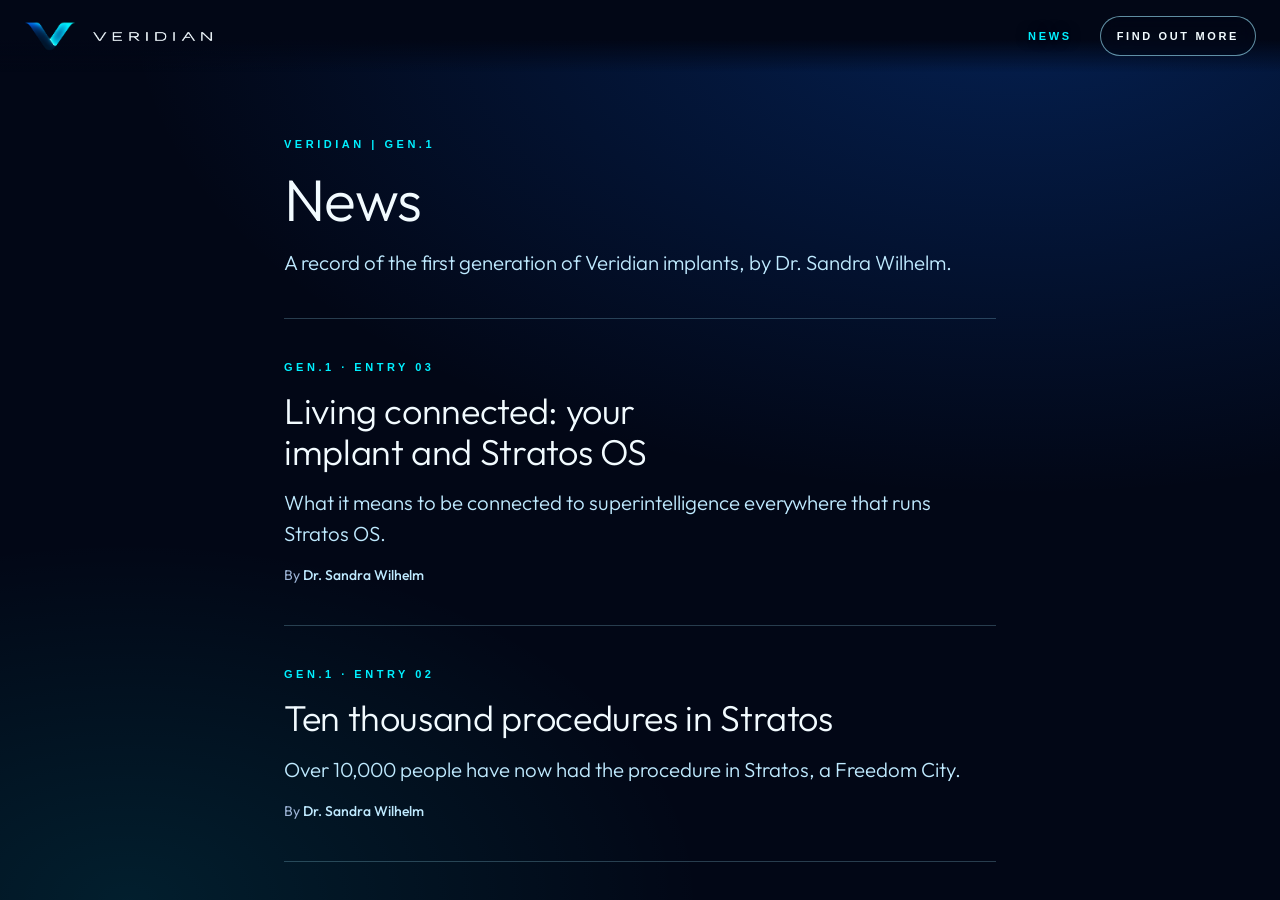
==== news.html @ f336357b "Add news feed and top nav link" ====
<!doctype html>
<html lang="en">
<head>
<meta charset="utf-8">
<meta name="viewport" content="width=device-width, initial-scale=1">
<title>News — Veridian</title>
<meta name="description" content="News from Veridian | Gen.1, by Dr. Sandra Wilhelm.">
<meta name="theme-color" content="#020716">
<link rel="icon" href="assets/veridian-mark.png">
<link rel="preconnect" href="https://fonts.googleapis.com"><link rel="preconnect" href="https://fonts.gstatic.com" crossorigin><link href="https://fonts.googleapis.com/css2?family=Outfit:wght@200;300;400;500&amp;family=Syncopate:wght@400;700&amp;display=swap" rel="stylesheet">
<link rel="stylesheet" href="veridian.css">
</head>
<body>
<div class="v-site v-page">
  <header class="v-header">
    <a class="v-brand is-on" href="index.html" aria-label="Veridian home">
      <img src="assets/veridian-mark.png" alt="">
      <img src="assets/veridian-wordmark-reversed.png" alt="Veridian">
    </a>
    <nav class="v-nav" aria-label="Main">
      <a class="v-navlink" href="news.html" aria-current="page">News</a>
      <a class="v-btn v-btn--ghost" href="index.html#find-out-more">Find out more</a>
    </nav>
  </header>
  <main class="v-main" id="news" tabindex="-1" style="outline:none">
    <p class="v-lead">Loading news…</p>
  </main>
</div>
<script src="news.js"></script>
</body>
</html>
---- veridian.css ----
/* Veridian — tokens (mirrors the design system's tokens.json) */
:root {
  --void: #020716; --navy: #061a40; --panel: rgba(4, 14, 40, 0.84); --royal: #0a5fe6; --cyan: #00f0ff;
  --ice: #bfeaff; --ink: #f2fbff; --muted: #9db4d6; --on-cyan: #021226; --spark: #ffa040; --danger: #ff9a9a;
  --hairline: rgba(159, 232, 255, 0.24); --hairline-strong: rgba(159, 232, 255, 0.6);
  --glow-cyan: 0 0 24px rgba(0, 240, 255, 0.35); --glow-strong: 0 0 36px rgba(0, 240, 255, 0.6);
  --glow-panel: 0 0 80px rgba(10, 95, 230, 0.28), inset 0 1px 0 rgba(191, 234, 255, 0.14);
  --space-1: 4px; --space-2: 8px; --space-3: 16px; --space-4: 24px; --space-5: 40px; --space-6: 64px;
  --radius-sm: 4px; --radius-md: 10px; --radius-lg: 20px; --radius-pill: 999px;
  --font-display: Syncopate, "Arial Black", sans-serif; --font-sans: Outfit, "Helvetica Neue", Arial, sans-serif;
}
html, body { margin: 0; height: 100%; background: var(--void); overflow: hidden; }

/* Veridian components. Every value comes from tokens.json custom properties. */

.v-root, .v-site {
  font-family: var(--font-sans);
  color: var(--ink);
  -webkit-font-smoothing: antialiased;
}
.v-root *, .v-site * { box-sizing: border-box; }

/* ---------- type ---------- */
.v-eyebrow {
  font-family: var(--font-display);
  font-weight: 700;
  font-size: 11px;
  line-height: 16px;
  letter-spacing: 0.32em;
  text-transform: uppercase;
  color: var(--cyan);
  margin: 0;
}
.v-display-xl {
  font-weight: 200;
  font-size: clamp(40px, 7.4vw, 96px);
  line-height: 1;
  letter-spacing: -0.02em;
  margin: 0;
  text-wrap: balance;
}
.v-display {
  font-weight: 300;
  font-size: clamp(30px, 4.6vw, 60px);
  line-height: 1.08;
  letter-spacing: -0.015em;
  margin: 0;
  text-wrap: balance;
}
.v-display em { font-style: normal; color: var(--cyan); }
.v-lead {
  font-weight: 300;
  font-size: clamp(17px, 1.6vw, 21px);
  line-height: 1.5;
  color: var(--ice);
  margin: 0;
  text-wrap: pretty;
}
.v-small { font-size: 13px; line-height: 20px; color: var(--muted); margin: 0; }

/* ---------- proposition: one claim, held in the middle of the network ---------- */
.v-prop {
  display: grid;
  gap: var(--space-4);
  justify-items: center;
  text-align: center;
  max-width: 880px;
  padding: var(--space-5) var(--space-4);
  /* a soft pool of void behind the words keeps them readable over bright cells */
  background: radial-gradient(closest-side, rgba(2, 7, 22, 0.78), rgba(2, 7, 22, 0.5) 60%, rgba(2, 7, 22, 0));
  text-shadow: 0 2px 24px rgba(2, 7, 22, 0.9);
}

/* a qualifying line for a starred claim, pinned to the bottom of that stop */
.v-footnote {
  position: absolute; left: 0; right: 0; bottom: var(--space-4);
  padding: 0 var(--space-5); text-align: center;
  text-shadow: 0 0 12px var(--void), 0 0 4px var(--void);
}

/* ---------- button ---------- */
.v-btn {
  display: inline-flex;
  align-items: center;
  justify-content: center;
  gap: var(--space-2);
  min-height: 48px;
  padding: 0 var(--space-4);
  border: 1px solid var(--cyan);
  border-radius: var(--radius-pill);
  background: var(--cyan);
  color: var(--on-cyan);
  font-family: var(--font-display);
  font-weight: 700;
  font-size: 11px;
  letter-spacing: 0.24em;
  text-transform: uppercase;
  text-decoration: none;
  cursor: pointer;
  box-shadow: var(--glow-cyan);
  transition: box-shadow 0.25s ease, background-color 0.25s ease, transform 0.15s ease;
}
.v-btn:hover { background: var(--ink); border-color: var(--ink); box-shadow: var(--glow-strong); }
.v-btn:active { transform: translateY(1px); }
.v-btn:focus-visible, .v-input:focus-visible, .v-dots button:focus-visible, .v-cue:focus-visible {
  outline: 2px solid var(--ink);
  outline-offset: 3px;
}
.v-btn--ghost {
  background: rgba(2, 7, 22, 0.35);
  color: var(--ink);
  border-color: var(--hairline-strong);
  box-shadow: none;
  -webkit-backdrop-filter: blur(8px);
  backdrop-filter: blur(8px);
}
.v-btn--ghost:hover { background: rgba(0, 240, 255, 0.12); border-color: var(--cyan); color: var(--ink); box-shadow: var(--glow-cyan); }
.v-btn--block { width: 100%; }
.v-btn[disabled] { opacity: 0.45; cursor: not-allowed; box-shadow: none; }

/* ---------- field ---------- */
.v-field { display: grid; gap: var(--space-2); }
.v-field > span {
  font-family: var(--font-display);
  font-weight: 700;
  font-size: 10px;
  letter-spacing: 0.28em;
  text-transform: uppercase;
  color: var(--ice);
}
.v-input {
  width: 100%;
  min-height: 48px;
  padding: 0 var(--space-3);
  border: 1px solid var(--hairline-strong);
  border-radius: var(--radius-md);
  background: rgba(2, 7, 22, 0.55);
  color: var(--ink);
  font: 400 16px/24px var(--font-sans);
  transition: border-color 0.2s ease, box-shadow 0.2s ease;
}
.v-input::placeholder { color: var(--muted); opacity: 1; }
.v-input:hover { border-color: var(--ice); }
.v-input:focus { border-color: var(--cyan); box-shadow: var(--glow-cyan); }
.v-input:user-invalid { border-color: var(--danger); }

/* ---------- panel + sign-up form ---------- */
.v-panel {
  width: 100%;
  max-width: 440px;
  padding: var(--space-5);
  border: 1px solid var(--hairline);
  border-radius: var(--radius-lg);
  background: var(--panel);
  -webkit-backdrop-filter: blur(22px);
  backdrop-filter: blur(22px);
  box-shadow: var(--glow-panel);
}
.v-panel .v-display { font-size: clamp(30px, 3.4vw, 44px); margin-top: var(--space-3); }
.v-panel .v-lead { font-size: 17px; margin-top: var(--space-3); }
.v-form { display: grid; gap: var(--space-3); margin-top: var(--space-4); }
.v-form .v-btn { margin-top: var(--space-2); }
.v-hp { display: none; }
.v-form-error { color: var(--danger); }
.v-form-done { display: none; margin-top: var(--space-4); outline: none; }
.v-form-done .v-display { margin-top: 0; }
.v-panel.is-done .v-form, .v-panel.is-done .v-form-intro { display: none; }
.v-panel.is-done .v-form-done { display: grid; gap: var(--space-3); }

/* ---------- the site: a sticky stage inside one scroller ---------- */
.v-site { position: relative; height: 100vh; height: 100dvh; background: var(--void); overflow: hidden; }
.v-scroller { height: 100%; overflow-y: auto; overflow-x: hidden; overscroll-behavior: contain; scrollbar-width: none; }
.v-scroller::-webkit-scrollbar { display: none; }
.v-stage { position: sticky; top: 0; height: 100%; overflow: hidden; }
.v-canvas { position: absolute; inset: 0; width: 100%; height: 100%; display: block; }
.v-nogl .v-stage {
  background:
    radial-gradient(60% 50% at 70% 40%, rgba(10, 95, 230, 0.35), rgba(2, 7, 22, 0)),
    radial-gradient(40% 40% at 25% 65%, rgba(0, 240, 255, 0.18), rgba(2, 7, 22, 0)),
    var(--void);
}
.v-stage::after { /* vignette */
  content: "";
  position: absolute; inset: 0; pointer-events: none;
  background: radial-gradient(120% 90% at 50% 50%, rgba(2, 7, 22, 0) 55%, rgba(2, 7, 22, 0.7) 100%);
}
.v-stop {
  position: absolute; inset: 0; z-index: 2;
  display: grid; place-items: center;
  padding: 88px var(--space-4) var(--space-6);
  will-change: opacity, transform;
}
.v-stop[inert] { pointer-events: none; }

.v-hero {
  display: grid; gap: var(--space-5); justify-items: center; text-align: center;
  padding: 96px clamp(24px, 9vw, 140px);
  /* a dark pool under the logo and tagline, inside a faint cyan halo; the whole stop fades as the scroll begins */
  background:
    radial-gradient(closest-side, rgba(2, 7, 22, 0.82), rgba(2, 7, 22, 0.5) 50%, rgba(2, 7, 22, 0) 76%),
    radial-gradient(closest-side, rgba(0, 240, 255, 0.24), rgba(0, 240, 255, 0.1) 58%, rgba(0, 240, 255, 0));
}
.v-hero img { width: min(282px, 46vw); height: auto; display: block; }
.v-hero .v-display-xl { font-size: clamp(32px, 5.9vw, 77px); text-shadow: 0 2px 30px rgba(2, 7, 22, 0.9); }
.v-cue {
  display: inline-grid; justify-items: center; gap: var(--space-3);
  background: none; border: 0; padding: var(--space-2); cursor: pointer;
  color: var(--ice); font-family: var(--font-display); font-weight: 700; font-size: 10px; letter-spacing: 0.32em; text-transform: uppercase;
  border-radius: var(--radius-sm);
}
.v-cue i { display: block; width: 1px; height: 44px; background: linear-gradient(var(--cyan), rgba(0, 240, 255, 0)); animation: v-cue 2.2s ease-in-out infinite; transform-origin: top; }
@keyframes v-cue { 0%, 100% { transform: scaleY(0.35); opacity: 0.5; } 50% { transform: scaleY(1); opacity: 1; } }

.v-header {
  position: absolute; z-index: 3; top: 0; left: 0; right: 0;
  display: flex; align-items: center; justify-content: space-between; gap: var(--space-3);
  padding: var(--space-3) var(--space-4);
}
.v-brand { display: flex; align-items: center; gap: var(--space-3); opacity: 0; }
.v-brand.is-on { opacity: 1; }
.v-nav { display: flex; align-items: center; gap: var(--space-4); margin-left: auto; }
.v-navlink {
  padding: 12px var(--space-1);
  font-family: var(--font-display); font-weight: 700; font-size: 11px; letter-spacing: 0.24em; text-transform: uppercase;
  color: var(--ink); text-decoration: none; border-radius: var(--radius-sm);
  text-shadow: 0 0 12px var(--void);
  transition: color 0.2s ease;
}
.v-navlink:hover, .v-navlink[aria-current] { color: var(--cyan); }
.v-navlink:focus-visible, .v-post-link:focus-visible, .v-back:focus-visible { outline: 2px solid var(--ink); outline-offset: 3px; }
.v-brand img:first-child { height: 30px; width: auto; }
.v-brand img:last-child { height: 11px; width: auto; }
.v-header .v-btn { min-height: 40px; padding: 0 var(--space-3); }

.v-dots {
  position: absolute; z-index: 3; right: var(--space-3); top: 50%; transform: translateY(-50%);
  display: grid; gap: var(--space-1); margin: 0; padding: 0; list-style: none;
}
.v-dots button {
  width: 24px; height: 24px; padding: 0; border: 0; background: none; cursor: pointer; display: grid; place-items: center; border-radius: var(--radius-pill);
}
.v-dots button::before {
  content: ""; width: 6px; height: 6px; border-radius: var(--radius-pill);
  background: var(--muted); transition: all 0.3s ease;
}
.v-dots button:hover::before { background: var(--ink); }
.v-dots button[aria-current]::before { width: 8px; height: 8px; background: var(--cyan); box-shadow: var(--glow-strong); }

/* last stop: the chip lives in the scene on the left, the form sits beside it */
.v-final {
  width: 100%; max-width: 1180px; height: 100%;
  display: grid; grid-template-columns: 1fr minmax(320px, 440px); align-items: center; gap: var(--space-5);
}
.v-final-chip { text-shadow: 0 0 16px var(--void), 0 0 4px var(--void); align-self: end; justify-self: center; text-align: center; padding-bottom: var(--space-5); display: grid; gap: var(--space-2); }

@media (max-width: 760px) {
  .v-stop { padding: 72px var(--space-3) var(--space-4); }
  .v-prop { padding: var(--space-4) var(--space-2); }
  .v-dots { right: 2px; }
  .v-header .v-btn { display: none; }
}
/* phones and portrait windows: chip above, form below (matches the camera's narrow framing in neural.js) */
@media (max-width: 760px), (max-aspect-ratio: 19/20) {
  .v-final { grid-template-columns: 1fr; grid-template-rows: 1fr auto; gap: var(--space-3); justify-items: center; }
  .v-final-chip { align-self: start; padding: 0; }
  .v-panel { max-width: 560px; padding: var(--space-4); }
  .v-panel .v-lead { display: none; }
}
@media (prefers-reduced-motion: reduce) {
  .v-cue i { animation: none; }
  .v-btn, .v-input, .v-dots button::before { transition: none; }
}

/* ---------- news: the blog roll and a single post ---------- */
.v-page {
  overflow-y: auto;
  background:
    radial-gradient(70% 55% at 80% 0%, rgba(10, 95, 230, 0.28), rgba(2, 7, 22, 0)),
    radial-gradient(45% 40% at 10% 100%, rgba(0, 240, 255, 0.1), rgba(2, 7, 22, 0)),
    var(--void);
}
.v-page .v-header { position: sticky; background: linear-gradient(var(--void) 55%, rgba(2, 7, 22, 0)); }
.v-main { max-width: 760px; margin: 0 auto; padding: var(--space-6) var(--space-4) 96px; }
.v-feed-head { display: grid; gap: var(--space-3); padding-bottom: var(--space-5); }
.v-feed { list-style: none; margin: 0; padding: 0; }
.v-post-item { border-top: 1px solid var(--hairline); padding: var(--space-5) 0; display: grid; gap: var(--space-3); }
.v-post-item:last-child { border-bottom: 1px solid var(--hairline); }
.v-title { font-weight: 300; font-size: clamp(26px, 3.4vw, 36px); line-height: 1.12; letter-spacing: -0.01em; margin: 0; text-wrap: balance; }
.v-post-link { color: var(--ink); text-decoration: none; border-radius: var(--radius-sm); }
.v-post-link:hover { color: var(--cyan); }
.v-byline { font-size: 14px; line-height: 20px; color: var(--muted); margin: 0; }
.v-byline b { font-weight: 500; color: var(--ice); }
.v-back {
  display: inline-block; margin-bottom: var(--space-5); padding: var(--space-2) 0;
  font-family: var(--font-display); font-weight: 700; font-size: 10px; letter-spacing: 0.28em; text-transform: uppercase;
  color: var(--ice); text-decoration: none; border-radius: var(--radius-sm);
}
.v-back:hover { color: var(--cyan); }
.v-article { display: grid; gap: var(--space-4); }
.v-article .v-display { font-size: clamp(32px, 5vw, 56px); }
.v-article-body { max-width: 680px; padding-top: var(--space-3); border-top: 1px solid var(--hairline); }
.v-article-body p { font-size: 18px; line-height: 1.65; margin: var(--space-4) 0 0; text-wrap: pretty; }
.v-article-body h2 { font-weight: 400; font-size: 24px; line-height: 1.25; margin: var(--space-5) 0 0; }
.v-article-body .v-small { margin-top: var(--space-5); }
@media (max-width: 760px) {
  .v-main { padding: var(--space-5) var(--space-3) var(--space-6); }
  .v-nav { gap: var(--space-2); }
}
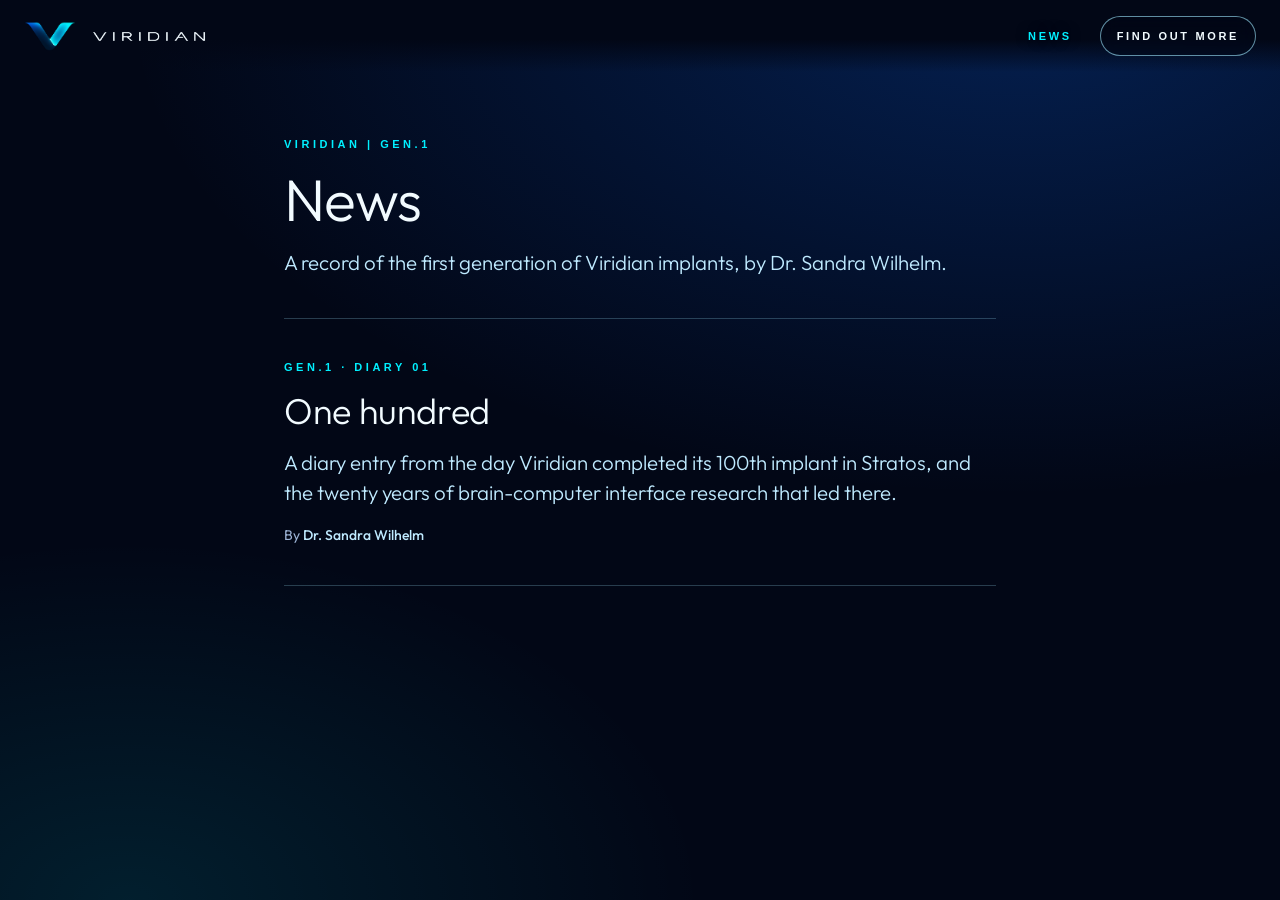
==== commit 0d56f370: "Rename brand to Viridian; add fiction note to posts" ====
--- a/news.html
+++ b/news.html
@@ -3,19 +3,19 @@
 <head>
 <meta charset="utf-8">
 <meta name="viewport" content="width=device-width, initial-scale=1">
-<title>News — Veridian</title>
-<meta name="description" content="News from Veridian | Gen.1, by Dr. Sandra Wilhelm.">
+<title>News — Viridian</title>
+<meta name="description" content="News from Viridian | Gen.1, by Dr. Sandra Wilhelm.">
 <meta name="theme-color" content="#020716">
-<link rel="icon" href="assets/veridian-mark.png">
+<link rel="icon" href="assets/viridian-mark.png">
 <link rel="preconnect" href="https://fonts.googleapis.com"><link rel="preconnect" href="https://fonts.gstatic.com" crossorigin><link href="https://fonts.googleapis.com/css2?family=Outfit:wght@200;300;400;500&amp;family=Syncopate:wght@400;700&amp;display=swap" rel="stylesheet">
-<link rel="stylesheet" href="veridian.css">
+<link rel="stylesheet" href="viridian.css">
 </head>
 <body>
 <div class="v-site v-page">
   <header class="v-header">
-    <a class="v-brand is-on" href="index.html" aria-label="Veridian home">
-      <img src="assets/veridian-mark.png" alt="">
-      <img src="assets/veridian-wordmark-reversed.png" alt="Veridian">
+    <a class="v-brand is-on" href="index.html" aria-label="Viridian home">
+      <img src="assets/viridian-mark.png" alt="">
+      <img src="assets/viridian-wordmark-reversed.png" alt="Viridian">
     </a>
     <nav class="v-nav" aria-label="Main">
       <a class="v-navlink" href="news.html" aria-current="page">News</a>
--- a/viridian.css
+++ b/viridian.css
@@ -0,0 +1,314 @@
+/* Viridian — tokens (mirrors the design system's tokens.json) */
+:root {
+  --void: #020716; --navy: #061a40; --panel: rgba(4, 14, 40, 0.84); --royal: #0a5fe6; --cyan: #00f0ff;
+  --ice: #bfeaff; --ink: #f2fbff; --muted: #9db4d6; --on-cyan: #021226; --spark: #ffa040; --danger: #ff9a9a;
+  --hairline: rgba(159, 232, 255, 0.24); --hairline-strong: rgba(159, 232, 255, 0.6);
+  --glow-cyan: 0 0 24px rgba(0, 240, 255, 0.35); --glow-strong: 0 0 36px rgba(0, 240, 255, 0.6);
+  --glow-panel: 0 0 80px rgba(10, 95, 230, 0.28), inset 0 1px 0 rgba(191, 234, 255, 0.14);
+  --space-1: 4px; --space-2: 8px; --space-3: 16px; --space-4: 24px; --space-5: 40px; --space-6: 64px;
+  --radius-sm: 4px; --radius-md: 10px; --radius-lg: 20px; --radius-pill: 999px;
+  --font-display: Syncopate, "Arial Black", sans-serif; --font-sans: Outfit, "Helvetica Neue", Arial, sans-serif;
+}
+html, body { margin: 0; height: 100%; background: var(--void); overflow: hidden; }
+
+/* Viridian components. Every value comes from tokens.json custom properties. */
+
+.v-root, .v-site {
+  font-family: var(--font-sans);
+  color: var(--ink);
+  -webkit-font-smoothing: antialiased;
+}
+.v-root *, .v-site * { box-sizing: border-box; }
+
+/* ---------- type ---------- */
+.v-eyebrow {
+  font-family: var(--font-display);
+  font-weight: 700;
+  font-size: 11px;
+  line-height: 16px;
+  letter-spacing: 0.32em;
+  text-transform: uppercase;
+  color: var(--cyan);
+  margin: 0;
+}
+.v-display-xl {
+  font-weight: 200;
+  font-size: clamp(40px, 7.4vw, 96px);
+  line-height: 1;
+  letter-spacing: -0.02em;
+  margin: 0;
+  text-wrap: balance;
+}
+.v-display {
+  font-weight: 300;
+  font-size: clamp(30px, 4.6vw, 60px);
+  line-height: 1.08;
+  letter-spacing: -0.015em;
+  margin: 0;
+  text-wrap: balance;
+}
+.v-display em { font-style: normal; color: var(--cyan); }
+.v-lead {
+  font-weight: 300;
+  font-size: clamp(17px, 1.6vw, 21px);
+  line-height: 1.5;
+  color: var(--ice);
+  margin: 0;
+  text-wrap: pretty;
+}
+.v-small { font-size: 13px; line-height: 20px; color: var(--muted); margin: 0; }
+
+/* ---------- proposition: one claim, held in the middle of the network ---------- */
+.v-prop {
+  display: grid;
+  gap: var(--space-4);
+  justify-items: center;
+  text-align: center;
+  max-width: 880px;
+  padding: var(--space-5) var(--space-4);
+  /* a soft pool of void behind the words keeps them readable over bright cells */
+  background: radial-gradient(closest-side, rgba(2, 7, 22, 0.78), rgba(2, 7, 22, 0.5) 60%, rgba(2, 7, 22, 0));
+  text-shadow: 0 2px 24px rgba(2, 7, 22, 0.9);
+}
+
+/* a qualifying line for a starred claim, pinned to the bottom of that stop */
+.v-footnote {
+  position: absolute; left: 0; right: 0; bottom: var(--space-4);
+  padding: 0 var(--space-5); text-align: center;
+  text-shadow: 0 0 12px var(--void), 0 0 4px var(--void);
+}
+
+/* ---------- button ---------- */
+.v-btn {
+  display: inline-flex;
+  align-items: center;
+  justify-content: center;
+  gap: var(--space-2);
+  min-height: 48px;
+  padding: 0 var(--space-4);
+  border: 1px solid var(--cyan);
+  border-radius: var(--radius-pill);
+  background: var(--cyan);
+  color: var(--on-cyan);
+  font-family: var(--font-display);
+  font-weight: 700;
+  font-size: 11px;
+  letter-spacing: 0.24em;
+  text-transform: uppercase;
+  text-decoration: none;
+  cursor: pointer;
+  box-shadow: var(--glow-cyan);
+  transition: box-shadow 0.25s ease, background-color 0.25s ease, transform 0.15s ease;
+}
+.v-btn:hover { background: var(--ink); border-color: var(--ink); box-shadow: var(--glow-strong); }
+.v-btn:active { transform: translateY(1px); }
+.v-btn:focus-visible, .v-input:focus-visible, .v-dots button:focus-visible, .v-cue:focus-visible {
+  outline: 2px solid var(--ink);
+  outline-offset: 3px;
+}
+.v-btn--ghost {
+  background: rgba(2, 7, 22, 0.35);
+  color: var(--ink);
+  border-color: var(--hairline-strong);
+  box-shadow: none;
+  -webkit-backdrop-filter: blur(8px);
+  backdrop-filter: blur(8px);
+}
+.v-btn--ghost:hover { background: rgba(0, 240, 255, 0.12); border-color: var(--cyan); color: var(--ink); box-shadow: var(--glow-cyan); }
+.v-btn--block { width: 100%; }
+.v-btn[disabled] { opacity: 0.45; cursor: not-allowed; box-shadow: none; }
+
+/* ---------- field ---------- */
+.v-field { display: grid; gap: var(--space-2); }
+.v-field > span {
+  font-family: var(--font-display);
+  font-weight: 700;
+  font-size: 10px;
+  letter-spacing: 0.28em;
+  text-transform: uppercase;
+  color: var(--ice);
+}
+.v-input {
+  width: 100%;
+  min-height: 48px;
+  padding: 0 var(--space-3);
+  border: 1px solid var(--hairline-strong);
+  border-radius: var(--radius-md);
+  background: rgba(2, 7, 22, 0.55);
+  color: var(--ink);
+  font: 400 16px/24px var(--font-sans);
+  transition: border-color 0.2s ease, box-shadow 0.2s ease;
+}
+.v-input::placeholder { color: var(--muted); opacity: 1; }
+.v-input:hover { border-color: var(--ice); }
+.v-input:focus { border-color: var(--cyan); box-shadow: var(--glow-cyan); }
+.v-input:user-invalid { border-color: var(--danger); }
+
+/* ---------- panel + sign-up form ---------- */
+.v-panel {
+  width: 100%;
+  max-width: 440px;
+  padding: var(--space-5);
+  border: 1px solid var(--hairline);
+  border-radius: var(--radius-lg);
+  background: var(--panel);
+  -webkit-backdrop-filter: blur(22px);
+  backdrop-filter: blur(22px);
+  box-shadow: var(--glow-panel);
+}
+.v-panel .v-display { font-size: clamp(30px, 3.4vw, 44px); margin-top: var(--space-3); }
+.v-panel .v-lead { font-size: 17px; margin-top: var(--space-3); }
+.v-form { display: grid; gap: var(--space-3); margin-top: var(--space-4); }
+.v-form .v-btn { margin-top: var(--space-2); }
+.v-hp { display: none; }
+.v-form-error { color: var(--danger); }
+.v-form-done { display: none; margin-top: var(--space-4); outline: none; }
+.v-form-done .v-display { margin-top: 0; }
+.v-panel.is-done .v-form, .v-panel.is-done .v-form-intro { display: none; }
+.v-panel.is-done .v-form-done { display: grid; gap: var(--space-3); }
+
+/* ---------- the site: a sticky stage inside one scroller ---------- */
+.v-site { position: relative; height: 100vh; height: 100dvh; background: var(--void); overflow: hidden; }
+.v-scroller { height: 100%; overflow-y: auto; overflow-x: hidden; overscroll-behavior: contain; scrollbar-width: none; }
+.v-scroller::-webkit-scrollbar { display: none; }
+.v-stage { position: sticky; top: 0; height: 100%; overflow: hidden; }
+.v-canvas { position: absolute; inset: 0; width: 100%; height: 100%; display: block; }
+.v-nogl .v-stage {
+  background:
+    radial-gradient(60% 50% at 70% 40%, rgba(10, 95, 230, 0.35), rgba(2, 7, 22, 0)),
+    radial-gradient(40% 40% at 25% 65%, rgba(0, 240, 255, 0.18), rgba(2, 7, 22, 0)),
+    var(--void);
+}
+.v-stage::after { /* vignette */
+  content: "";
+  position: absolute; inset: 0; pointer-events: none;
+  background: radial-gradient(120% 90% at 50% 50%, rgba(2, 7, 22, 0) 55%, rgba(2, 7, 22, 0.7) 100%);
+}
+.v-stop {
+  position: absolute; inset: 0; z-index: 2;
+  display: grid; place-items: center;
+  padding: 88px var(--space-4) var(--space-6);
+  will-change: opacity, transform;
+}
+.v-stop[inert] { pointer-events: none; }
+
+.v-hero {
+  display: grid; gap: var(--space-5); justify-items: center; text-align: center;
+  padding: 96px clamp(24px, 9vw, 140px);
+  /* a dark pool under the logo and tagline, inside a faint cyan halo; the whole stop fades as the scroll begins */
+  background:
+    radial-gradient(closest-side, rgba(2, 7, 22, 0.82), rgba(2, 7, 22, 0.5) 50%, rgba(2, 7, 22, 0) 76%),
+    radial-gradient(closest-side, rgba(0, 240, 255, 0.24), rgba(0, 240, 255, 0.1) 58%, rgba(0, 240, 255, 0));
+}
+.v-hero img { width: min(282px, 46vw); height: auto; display: block; }
+.v-hero .v-display-xl { font-size: clamp(32px, 5.9vw, 77px); text-shadow: 0 2px 30px rgba(2, 7, 22, 0.9); }
+.v-cue {
+  display: inline-grid; justify-items: center; gap: var(--space-3);
+  background: none; border: 0; padding: var(--space-2); cursor: pointer;
+  color: var(--ice); font-family: var(--font-display); font-weight: 700; font-size: 10px; letter-spacing: 0.32em; text-transform: uppercase;
+  border-radius: var(--radius-sm);
+}
+.v-cue i { display: block; width: 1px; height: 44px; background: linear-gradient(var(--cyan), rgba(0, 240, 255, 0)); animation: v-cue 2.2s ease-in-out infinite; transform-origin: top; }
+@keyframes v-cue { 0%, 100% { transform: scaleY(0.35); opacity: 0.5; } 50% { transform: scaleY(1); opacity: 1; } }
+
+.v-header {
+  position: absolute; z-index: 3; top: 0; left: 0; right: 0;
+  display: flex; align-items: center; justify-content: space-between; gap: var(--space-3);
+  padding: var(--space-3) var(--space-4);
+}
+.v-brand { display: flex; align-items: center; gap: var(--space-3); opacity: 0; }
+.v-brand.is-on { opacity: 1; }
+.v-nav { display: flex; align-items: center; gap: var(--space-4); margin-left: auto; }
+.v-navlink {
+  padding: 12px var(--space-1);
+  font-family: var(--font-display); font-weight: 700; font-size: 11px; letter-spacing: 0.24em; text-transform: uppercase;
+  color: var(--ink); text-decoration: none; border-radius: var(--radius-sm);
+  text-shadow: 0 0 12px var(--void);
+  transition: color 0.2s ease;
+}
+.v-navlink:hover, .v-navlink[aria-current] { color: var(--cyan); }
+.v-navlink:focus-visible, .v-post-link:focus-visible, .v-back:focus-visible { outline: 2px solid var(--ink); outline-offset: 3px; }
+.v-brand img:first-child { height: 30px; width: auto; }
+.v-brand img:last-child { height: 11px; width: auto; }
+.v-header .v-btn { min-height: 40px; padding: 0 var(--space-3); }
+
+.v-dots {
+  position: absolute; z-index: 3; right: var(--space-3); top: 50%; transform: translateY(-50%);
+  display: grid; gap: var(--space-1); margin: 0; padding: 0; list-style: none;
+}
+.v-dots button {
+  width: 24px; height: 24px; padding: 0; border: 0; background: none; cursor: pointer; display: grid; place-items: center; border-radius: var(--radius-pill);
+}
+.v-dots button::before {
+  content: ""; width: 6px; height: 6px; border-radius: var(--radius-pill);
+  background: var(--muted); transition: all 0.3s ease;
+}
+.v-dots button:hover::before { background: var(--ink); }
+.v-dots button[aria-current]::before { width: 8px; height: 8px; background: var(--cyan); box-shadow: var(--glow-strong); }
+
+/* last stop: the chip lives in the scene on the left, the form sits beside it */
+.v-final {
+  width: 100%; max-width: 1180px; height: 100%;
+  display: grid; grid-template-columns: 1fr minmax(320px, 440px); align-items: center; gap: var(--space-5);
+}
+.v-final-chip { text-shadow: 0 0 16px var(--void), 0 0 4px var(--void); align-self: end; justify-self: center; text-align: center; padding-bottom: var(--space-5); display: grid; gap: var(--space-2); }
+
+@media (max-width: 760px) {
+  .v-stop { padding: 72px var(--space-3) var(--space-4); }
+  .v-prop { padding: var(--space-4) var(--space-2); }
+  .v-dots { right: 2px; }
+  .v-header .v-btn { display: none; }
+}
+/* phones and portrait windows: chip above, form below (matches the camera's narrow framing in neural.js) */
+@media (max-width: 760px), (max-aspect-ratio: 19/20) {
+  .v-final { grid-template-columns: 1fr; grid-template-rows: 1fr auto; gap: var(--space-3); justify-items: center; }
+  .v-final-chip { align-self: start; padding: 0; }
+  .v-panel { max-width: 560px; padding: var(--space-4); }
+  .v-panel .v-lead { display: none; }
+}
+@media (prefers-reduced-motion: reduce) {
+  .v-cue i { animation: none; }
+  .v-btn, .v-input, .v-dots button::before { transition: none; }
+}
+
+/* ---------- news: the blog roll and a single post ---------- */
+.v-page {
+  overflow-y: auto;
+  background:
+    radial-gradient(70% 55% at 80% 0%, rgba(10, 95, 230, 0.28), rgba(2, 7, 22, 0)),
+    radial-gradient(45% 40% at 10% 100%, rgba(0, 240, 255, 0.1), rgba(2, 7, 22, 0)),
+    var(--void);
+}
+.v-page .v-header { position: sticky; background: linear-gradient(var(--void) 55%, rgba(2, 7, 22, 0)); }
+.v-main { max-width: 760px; margin: 0 auto; padding: var(--space-6) var(--space-4) 96px; }
+.v-feed-head { display: grid; gap: var(--space-3); padding-bottom: var(--space-5); }
+.v-feed { list-style: none; margin: 0; padding: 0; }
+.v-post-item { border-top: 1px solid var(--hairline); padding: var(--space-5) 0; display: grid; gap: var(--space-3); }
+.v-post-item:last-child { border-bottom: 1px solid var(--hairline); }
+.v-title { font-weight: 300; font-size: clamp(26px, 3.4vw, 36px); line-height: 1.12; letter-spacing: -0.01em; margin: 0; text-wrap: balance; }
+.v-post-link { color: var(--ink); text-decoration: none; border-radius: var(--radius-sm); }
+.v-post-link:hover { color: var(--cyan); }
+.v-byline { font-size: 14px; line-height: 20px; color: var(--muted); margin: 0; }
+.v-byline b { font-weight: 500; color: var(--ice); }
+.v-back {
+  display: inline-block; margin-bottom: var(--space-5); padding: var(--space-2) 0;
+  font-family: var(--font-display); font-weight: 700; font-size: 10px; letter-spacing: 0.28em; text-transform: uppercase;
+  color: var(--ice); text-decoration: none; border-radius: var(--radius-sm);
+}
+.v-back:hover { color: var(--cyan); }
+.v-article { display: grid; gap: var(--space-4); }
+.v-article .v-display { font-size: clamp(32px, 5vw, 56px); }
+.v-disclaimer { margin: var(--space-6) 0 0; font-size: 12px; line-height: 18px; color: var(--muted); opacity: 0.6; }
+.v-disclaimer a { color: inherit; text-decoration: underline; text-underline-offset: 2px; border-radius: var(--radius-sm); }
+.v-disclaimer a:hover { color: var(--cyan); }
+.v-disclaimer a:focus-visible { outline: 2px solid var(--ink); outline-offset: 3px; }
+.v-figure { margin: 0; display: grid; gap: var(--space-2); }
+.v-figure img { display: block; width: 100%; height: auto; border-radius: var(--radius-lg); border: 1px solid var(--hairline); }
+.v-article-body { max-width: 680px; padding-top: var(--space-3); border-top: 1px solid var(--hairline); }
+.v-article-body p { font-size: 18px; line-height: 1.65; margin: var(--space-4) 0 0; text-wrap: pretty; }
+.v-article-body h2 { font-weight: 400; font-size: 24px; line-height: 1.25; margin: var(--space-5) 0 0; }
+.v-article-body .v-small { margin-top: var(--space-5); }
+@media (max-width: 760px) {
+  .v-main { padding: var(--space-5) var(--space-3) var(--space-6); }
+  .v-nav { gap: var(--space-2); }
+}
